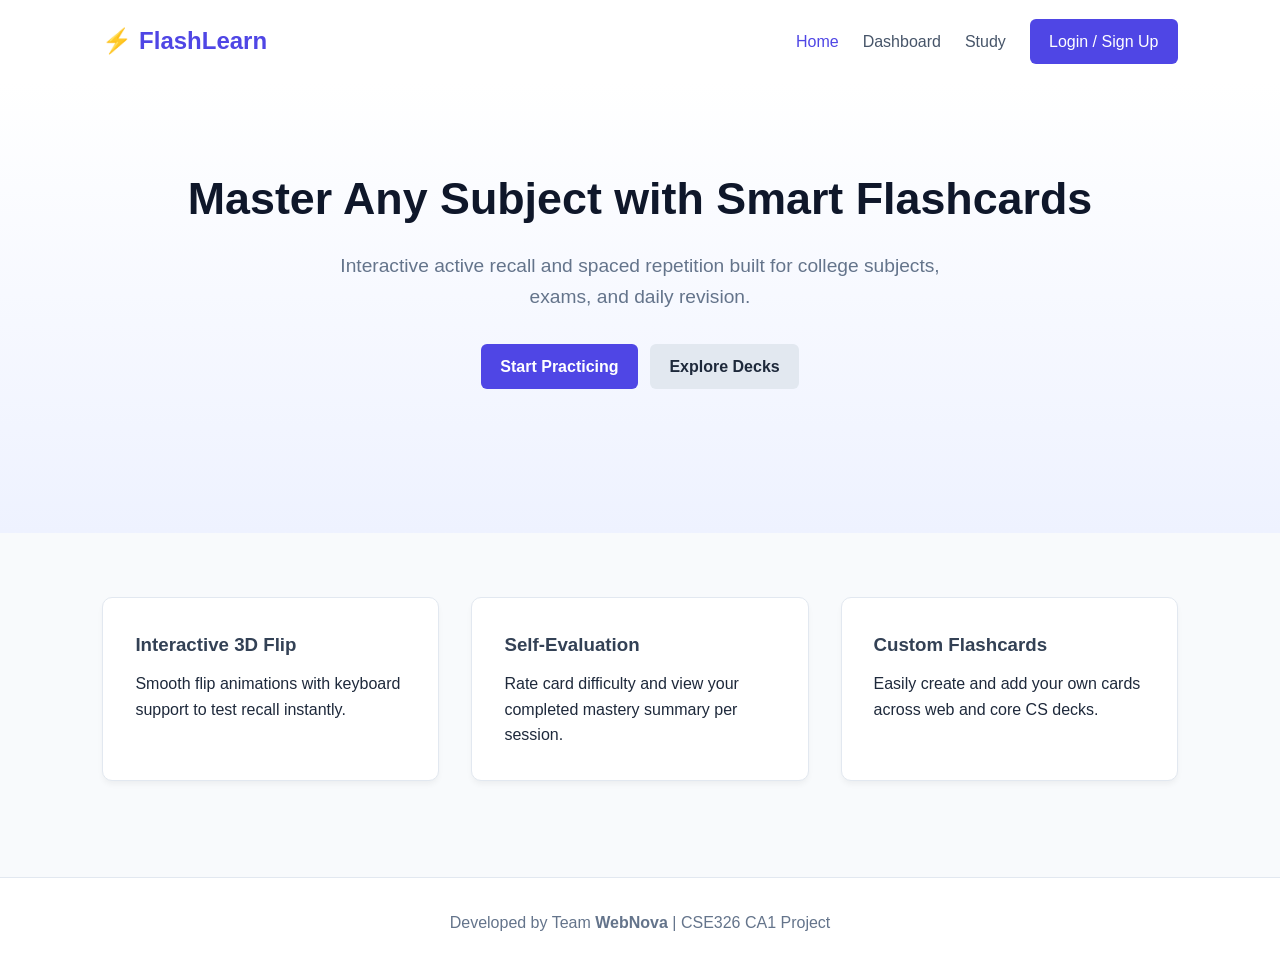
==== index.html @ 23871dee "Add icon" ====
<!DOCTYPE html>
<html lang="en">
<head>
  <meta charset="UTF-8">
  <meta name="viewport" content="width=device-width, initial-scale=1.0">
  <title>FlashLearn - Interactive Flashcards</title>
  <link rel="icon" href="data:image/svg+xml,<svg xmlns=%22http://www.w3.org/2000/svg%22 viewBox=%220 0 100 100%22><text y=%22.9em%22 font-size=%2290%22>⚡</text></svg>">
  <link rel="stylesheet" href="CSS/style.css">
  <link rel="stylesheet" href="CSS/responsive.css">
</head>
<body>

  <!-- Navigation Bar -->
  <header>
    <nav class="navbar">
      <div class="logo">⚡ FlashLearn</div>
      <ul class="nav-links">
        <li><a href="index.html" class="active">Home</a></li>
        <li><a href="dashboard.html">Dashboard</a></li>
        <li><a href="study.html">Study</a></li>
        <li><a href="auth.html" class="btn btn-primary">Login / Sign Up</a></li>
      </ul>
    </nav>
  </header>

  <!-- Hero Section -->
  <main>
    <section class="hero">
      <div class="hero-content">
        <h1>Master Any Subject with Smart Flashcards</h1>
        <p>Interactive active recall and spaced repetition built for college subjects, exams, and daily revision.</p>
        <div class="hero-buttons">
          <a href="study.html" class="btn btn-primary">Start Practicing</a>
          <a href="dashboard.html" class="btn btn-secondary">Explore Decks</a>
        </div>
      </div>
    </section>

    <!-- Features Overview -->
    <section class="features">
      <div class="feature-card">
        <h3>Interactive 3D Flip</h3>
        <p>Smooth flip animations with keyboard support to test recall instantly.</p>
      </div>
      <div class="feature-card">
        <h3>Self-Evaluation</h3>
        <p>Rate card difficulty and view your completed mastery summary per session. </p>
      </div>
      <div class="feature-card">
        <h3>Custom Flashcards</h3>
        <p>Easily create and add your own cards across web and core CS decks.</p>
      </div>
    </section>
  </main>

  <footer>
    <p>Developed by Team <strong>WebNova</strong> | CSE326 CA1 Project</p>
  </footer>

  <script src="JS/app.js"></script>
</body>
</html>
---- CSS/style.css ----
* {
  margin: 0;
  padding: 0;
  box-sizing: border-box;
  font-family: 'Segoe UI', Tahoma, Geneva, Verdana, sans-serif;
}

body {
  background-color: #f8fafc;
  color: #1e293b;
  line-height: 1.6;
}

/* Navbar */
.navbar {
  display: flex;
  justify-content: space-between;
  align-items: center;
  padding: 1.2rem 8%;
  background: #ffffff;
  box-shadow: 0 2px 10px rgba(0, 0, 0, 0.05);
}

.logo {
  font-size: 1.5rem;
  font-weight: 700;
  color: #4f46e5;
}

.nav-links {
  display: flex;
  list-style: none;
  gap: 1.5rem;
  align-items: center;
}

.nav-links a {
  text-decoration: none;
  color: #475569;
  font-weight: 500;
  transition: color 0.3s;
}

.nav-links a:hover,
.nav-links a.active {
  color: #4f46e5;
}

/* Buttons */
.btn {
  display: inline-block;
  padding: 0.6rem 1.2rem;
  border-radius: 6px;
  text-decoration: none;
  font-weight: 600;
  cursor: pointer;
  border: none;
  transition: background-color 0.2s;
}

.btn-primary {
  background-color: #4f46e5;
  color: #ffffff !important;
}

.btn-primary:hover {
  background-color: #4338ca;
}

.btn-secondary {
  background-color: #e2e8f0;
  color: #1e293b;
  margin-left: 0.5rem;
}

.btn-secondary:hover {
  background-color: #cbd5e1;
}

/* Hero Section */
.hero {
  min-height: 50vh;
  padding: 5rem 8%;
  text-align: center;
  background: linear-gradient(180deg, #ffffff 0%, #eef2ff 100%);
}

.hero h1 {
  font-size: 2.8rem;
  margin-bottom: 1rem;
  color: #0f172a;
}

.hero p {
  font-size: 1.2rem;
  color: #64748b;
  max-width: 650px;
  margin: 0 auto 2rem;
}

/* Features */
.features {
  display: grid;
  grid-template-columns: repeat(auto-fit, minmax(260px, 1fr));
  gap: 2rem;
  padding: 4rem 8%;
}

.feature-card {
  background: #ffffff;
  padding: 2rem;
  border-radius: 10px;
  box-shadow: 0 4px 6px -1px rgba(0, 0, 0, 0.05);
  border: 1px solid #e2e8f0;
}

.feature-card h3 {
  margin-bottom: 0.7rem;
  color: #334155;
}

footer {
  text-align: center;
  padding: 2rem;
  background: #ffffff;
  border-top: 1px solid #e2e8f0;
  color: #64748b;
  margin-top: 2rem;
}

/* Dashboard Styles */
.dashboard-container {
  padding: 2.5rem 8%;
  max-width: 1200px;
  margin: 0 auto;
}

.user-banner {
  background: #ffffff;
  padding: 1.8rem;
  border-radius: 10px;
  border: 1px solid #e2e8f0;
  display: flex;
  justify-content: space-between;
  align-items: center;
  flex-wrap: wrap;
  gap: 1.5rem;
  margin-bottom: 2rem;
}

.user-banner h2 {
  color: #1e293b;
  margin-bottom: 0.3rem;
}

.user-banner p {
  color: #64748b;
}

.stats-row {
  display: flex;
  flex-wrap: wrap;
  gap: 1.2rem;
  justify-content: space-between;
}

.stat-badge {
  background: #f1f5f9;
  padding: 0.8rem 1.2rem;
  border-radius: 8px;
  text-align: center;
  min-width: 90px;
}

.stat-num {
  display: block;
  font-size: 1.3rem;
  font-weight: 700;
  color: #4f46e5;
}

.stat-label {
  font-size: 0.8rem;
  color: #64748b;
  text-transform: uppercase;
}

/* Controls Bar */
.controls-bar {
  display: flex;
  gap: 1rem;
  margin-bottom: 2rem;
  flex-wrap: wrap;
}

.controls-bar input {
  flex: 1;
  min-width: 240px;
  padding: 0.75rem 1rem;
  border: 1px solid #cbd5e1;
  border-radius: 6px;
  font-size: 0.95rem;
  outline: none;
}

.controls-bar input:focus,
.controls-bar select:focus {
  border-color: #4f46e5;
}

.controls-bar select {
  padding: 0.75rem 1rem;
  border: 1px solid #cbd5e1;
  border-radius: 6px;
  background: #ffffff;
  font-size: 0.95rem;
  cursor: pointer;
}

/* Decks Grid */
.decks-grid {
  display: grid;
  grid-template-columns: repeat(auto-fill, minmax(280px, 1fr));
  gap: 1.5rem;
}

.deck-card {
  background: #ffffff;
  border: 1px solid #e2e8f0;
  border-radius: 10px;
  padding: 1.5rem;
  display: flex;
  flex-direction: column;
  justify-content: space-between;
  box-shadow: 0 2px 6px rgba(0, 0, 0, 0.04);
}

.deck-tag {
  display: inline-block;
  background: #e0e7ff;
  color: #4338ca;
  padding: 0.25rem 0.6rem;
  border-radius: 4px;
  font-size: 0.75rem;
  font-weight: 600;
  margin-bottom: 0.8rem;
  align-self: flex-start;
}

.deck-card h3 {
  color: #1e293b;
  font-size: 1.15rem;
  margin-bottom: 0.5rem;
}

.deck-card p {
  color: #64748b;
  font-size: 0.9rem;
  margin-bottom: 1.2rem;
}

.deck-footer {
  display: flex;
  justify-content: space-between;
  align-items: center;
  border-top: 1px solid #f1f5f9;
  padding-top: 1rem;
}

.card-count {
  font-size: 0.85rem;
  color: #94a3b8;
  font-weight: 500;
}
/* ================= Auth Page Specific Styles ================= */
.auth-wrapper {
  min-height: calc(100vh - 160px);
  display: flex;
  justify-content: center;
  align-items: center;
  padding: 2rem 1rem;
}

.auth-card {
  background: #ffffff;
  width: 100%;
  max-width: 420px;
  border-radius: 12px;
  box-shadow: 0 10px 30px rgba(0, 0, 0, 0.08);
  border: 1px solid #e2e8f0;
  overflow: hidden;
}

.auth-tabs {
  display: flex;
  border-bottom: 1px solid #e2e8f0;
  background-color: #f8fafc;
}

.tab-btn {
  flex: 1;
  padding: 1rem;
  border: none;
  background: none;
  font-size: 1rem;
  font-weight: 600;
  color: #64748b;
  cursor: pointer;
  transition: all 0.2s ease;
}

.tab-btn.active {
  color: #4f46e5;
  background-color: #ffffff;
  border-bottom: 2px solid #4f46e5;
}

.form-container {
  padding: 2rem;
}

.form-container h2 {
  font-size: 1.5rem;
  color: #1e293b;
  margin-bottom: 0.3rem;
}

.auth-subtitle {
  font-size: 0.85rem;
  color: #64748b;
  margin-bottom: 1.5rem;
}

.form-group {
  margin-bottom: 1.2rem;
  text-align: left;
}

.form-group label {
  display: block;
  font-size: 0.85rem;
  font-weight: 600;
  color: #334155;
  margin-bottom: 0.4rem;
}

.form-group input {
  width: 100%;
  padding: 0.75rem 0.9rem;
  border: 1px solid #cbd5e1;
  border-radius: 6px;
  font-size: 0.95rem;
  outline: none;
  transition: border-color 0.2s ease;
  box-sizing: border-box;
}

.form-group input:focus {
  border-color: #4f46e5;
}

.btn-block {
  width: 100%;
  padding: 0.8rem;
  font-size: 1rem;
  margin-top: 0.5rem;
}

.hidden {
  display: none !important;
}
/* Auth alert text */
.auth-msg {
  font-size: 0.9rem;
  font-weight: 600;
  text-align: center;
  padding: 0.8rem 1rem 0;
  min-height: 24px;
}
---- CSS/responsive.css ----
/* Responsive Layout Adjustments */
@media screen and (max-width: 768px) {
  .navbar {
    flex-direction: column;
    gap: 0.8rem;
    padding: 1rem 5%;
  }

  .nav-links {
    gap: 1rem;
    font-size: 0.95rem;
  }

  .hero h1 {
    font-size: 2rem;
  }

  .hero p {
    font-size: 1rem;
  }

  .features {
    padding: 2rem 5%;
    grid-template-columns: 1fr;
  }

  .dashboard-container {
    padding: 1.5rem 5%;
  }

  .user-banner {
    flex-direction: column;
    align-items: flex-start;
  }

  .controls-bar {
    flex-direction: column;
  }

  .flashcard-scene {
    height: 250px;
    max-width: 100%;
  }

  .card-text {
    font-size: 1.1rem;
    padding: 0 0.5rem;
  }

  .study-header {
    flex-direction: column;
    align-items: stretch;
  }

  .nav-controls,
  .difficulty-controls {
    width: 100%;
    justify-content: center;
  }
}
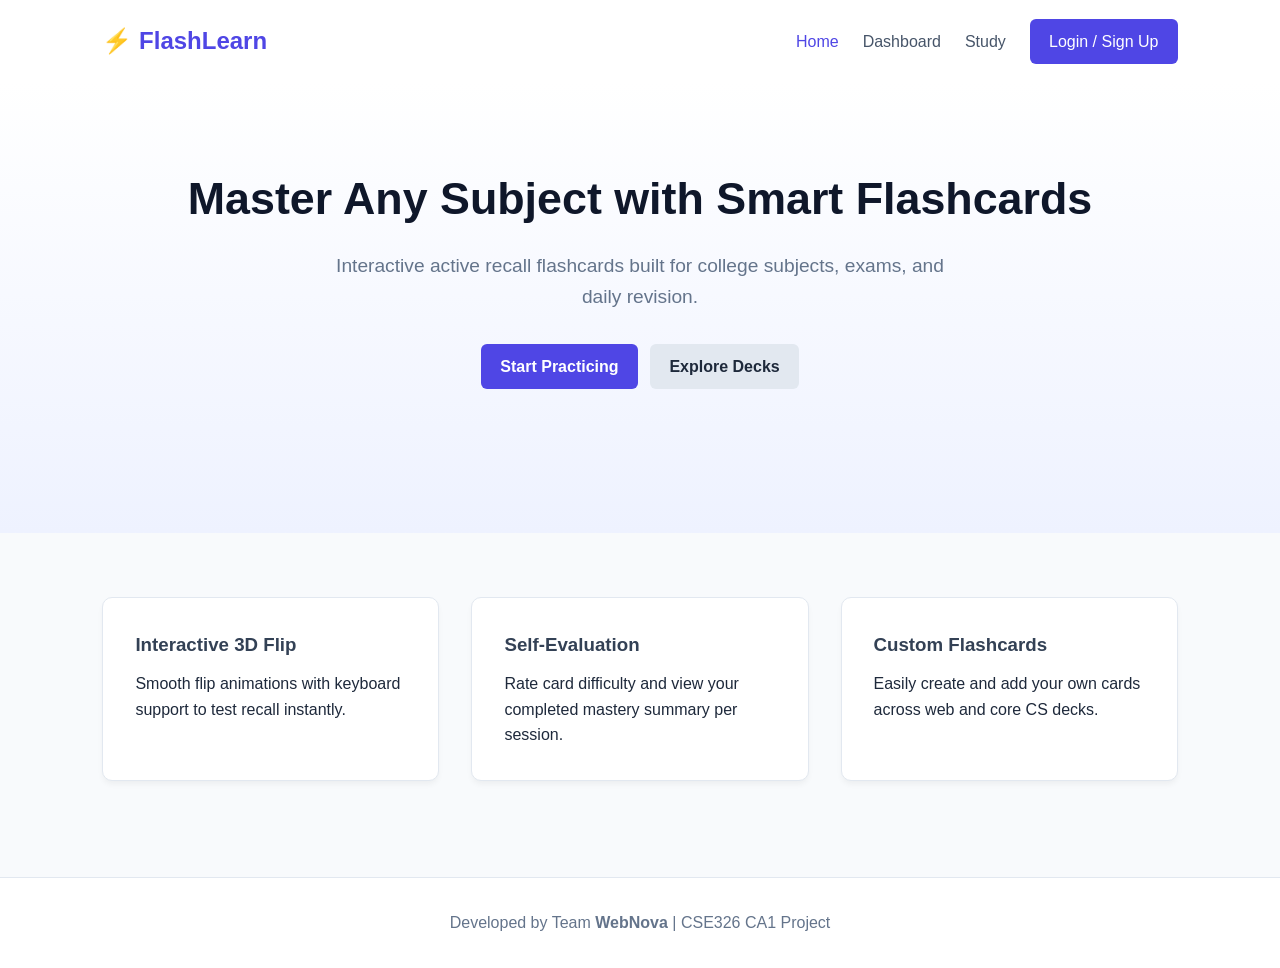
==== commit a6ee9c0c: "Merge branch 'main' of https://github.com/visheshgupta08/Interactive-Flashcards-For-Learning" ====
--- a/index.html
+++ b/index.html
@@ -18,7 +18,7 @@
         <li><a href="index.html" class="active">Home</a></li>
         <li><a href="dashboard.html">Dashboard</a></li>
         <li><a href="study.html">Study</a></li>
-        <li><a href="auth.html" class="btn btn-primary">Login / Sign Up</a></li>
+        <li><a href="auth.html" class="btn btn-primary" id="navAuthLink">Login / Sign Up</a></li>
       </ul>
     </nav>
   </header>
@@ -28,7 +28,7 @@
     <section class="hero">
       <div class="hero-content">
         <h1>Master Any Subject with Smart Flashcards</h1>
-        <p>Interactive active recall and spaced repetition built for college subjects, exams, and daily revision.</p>
+        <p>Interactive active recall flashcards built for college subjects, exams, and daily revision.</p>
         <div class="hero-buttons">
           <a href="study.html" class="btn btn-primary">Start Practicing</a>
           <a href="dashboard.html" class="btn btn-secondary">Explore Decks</a>
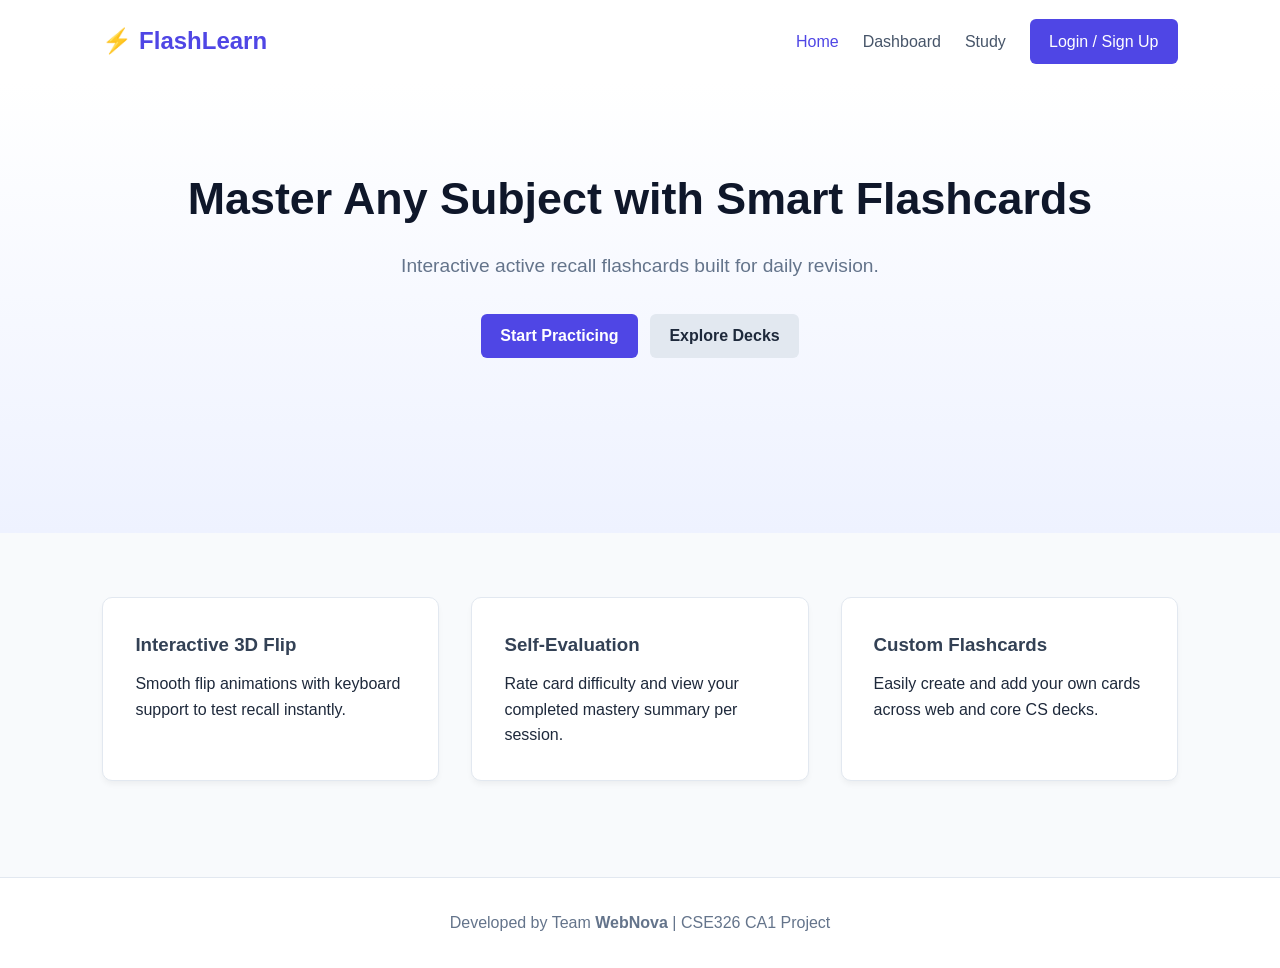
==== commit 84b6898f: "fix(streak): utilize getLocalString to correctly track streaks in IST timezone" ====
--- a/index.html
+++ b/index.html
@@ -28,7 +28,7 @@
     <section class="hero">
       <div class="hero-content">
         <h1>Master Any Subject with Smart Flashcards</h1>
-        <p>Interactive active recall flashcards built for college subjects, exams, and daily revision.</p>
+        <p>Interactive active recall flashcards built for daily revision.</p>
         <div class="hero-buttons">
           <a href="study.html" class="btn btn-primary">Start Practicing</a>
           <a href="dashboard.html" class="btn btn-secondary">Explore Decks</a>
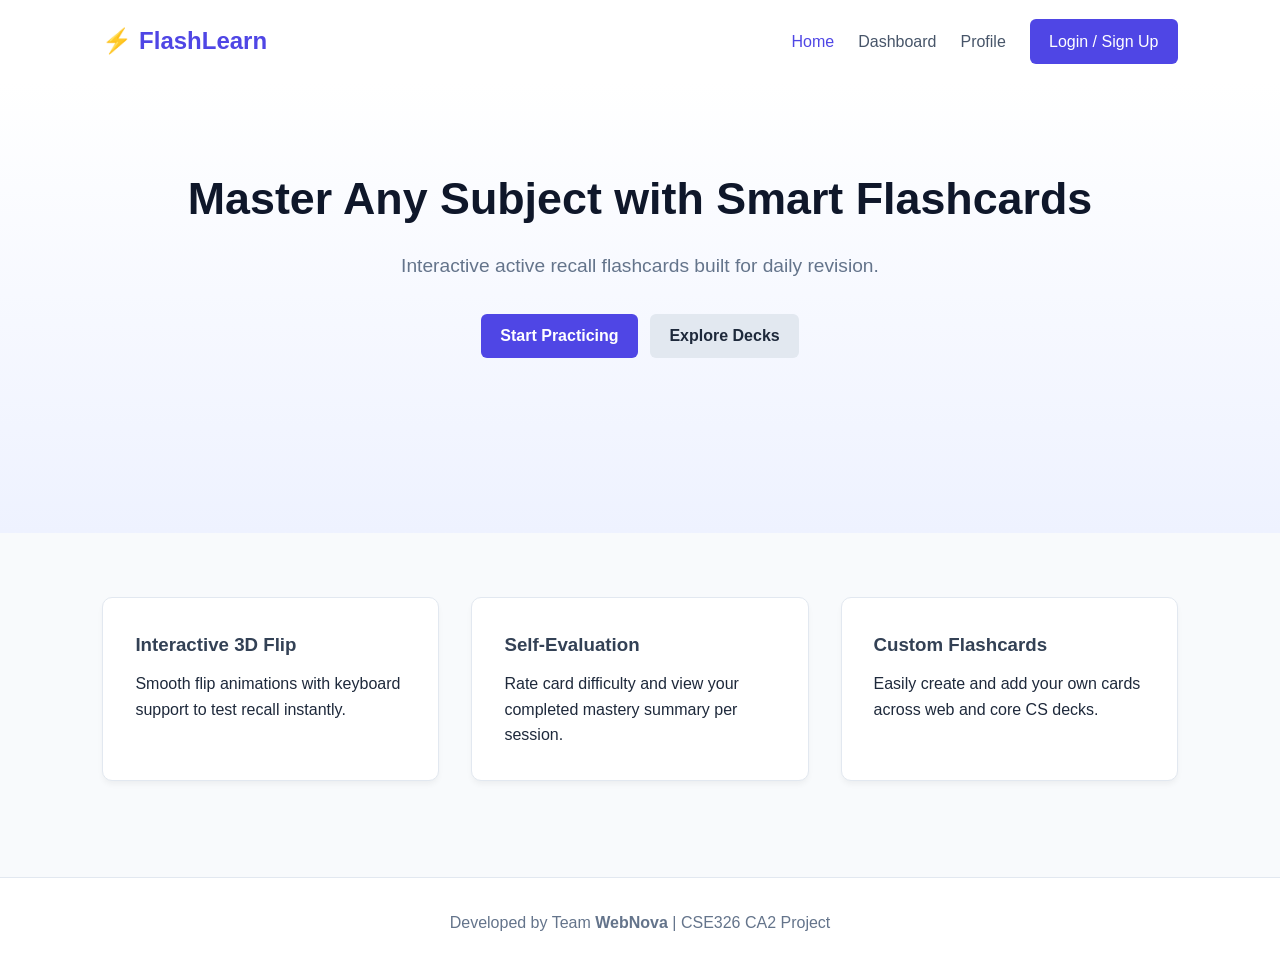
==== commit 04a7bddd: "fix: resolve signup reference bug, add study deck guard, and sync enrollment status" ====
--- a/index.html
+++ b/index.html
@@ -17,7 +17,7 @@
       <ul class="nav-links">
         <li><a href="index.html" class="active">Home</a></li>
         <li><a href="dashboard.html">Dashboard</a></li>
-        <li><a href="study.html">Study</a></li>
+        <li id="navProfileLink"><a href="profile.html">Profile</a></li>
         <li><a href="auth.html" class="btn btn-primary" id="navAuthLink">Login / Sign Up</a></li>
       </ul>
     </nav>
@@ -54,7 +54,7 @@
   </main>
 
   <footer>
-    <p>Developed by Team <strong>WebNova</strong> | CSE326 CA1 Project</p>
+    <p>Developed by Team <strong>WebNova</strong> | CSE326 CA2 Project</p>
   </footer>
 
   <script src="JS/app.js"></script>
--- a/CSS/style.css
+++ b/CSS/style.css
@@ -251,12 +251,16 @@
   color: #1e293b;
   font-size: 1.15rem;
   margin-bottom: 0.5rem;
+  word-break: break-word;
+  overflow-wrap: break-word;
 }
 
 .deck-card p {
   color: #64748b;
   font-size: 0.9rem;
   margin-bottom: 1.2rem;
+  word-break: break-word;
+  overflow-wrap: break-word;
 }
 
 .deck-footer {
@@ -376,4 +380,10 @@
   text-align: center;
   padding: 0.8rem 1rem 0;
   min-height: 24px;
+}
+
+.deck-tag.status-not-enrolled {
+  background-color: #f1f5f9;
+  color: #64748b;
+  border: 1px solid #cbd5e1;
 }
--- a/CSS/responsive.css
+++ b/CSS/responsive.css
@@ -57,4 +57,22 @@
     width: 100%;
     justify-content: center;
   }
+}
+
+@media (max-width: 480px) {
+  /* Navbar links side-scroll fix */
+  .nav-links {
+    gap: 0.4rem !important;
+  }
+
+  .nav-links a, 
+  .nav-links button {
+    font-size: 0.78rem !important;
+    padding: 0.3rem 0.4rem !important;
+  }
+
+  .navbar {
+    padding-left: 0.5rem !important;
+    padding-right: 0.5rem !important;
+  }
 }
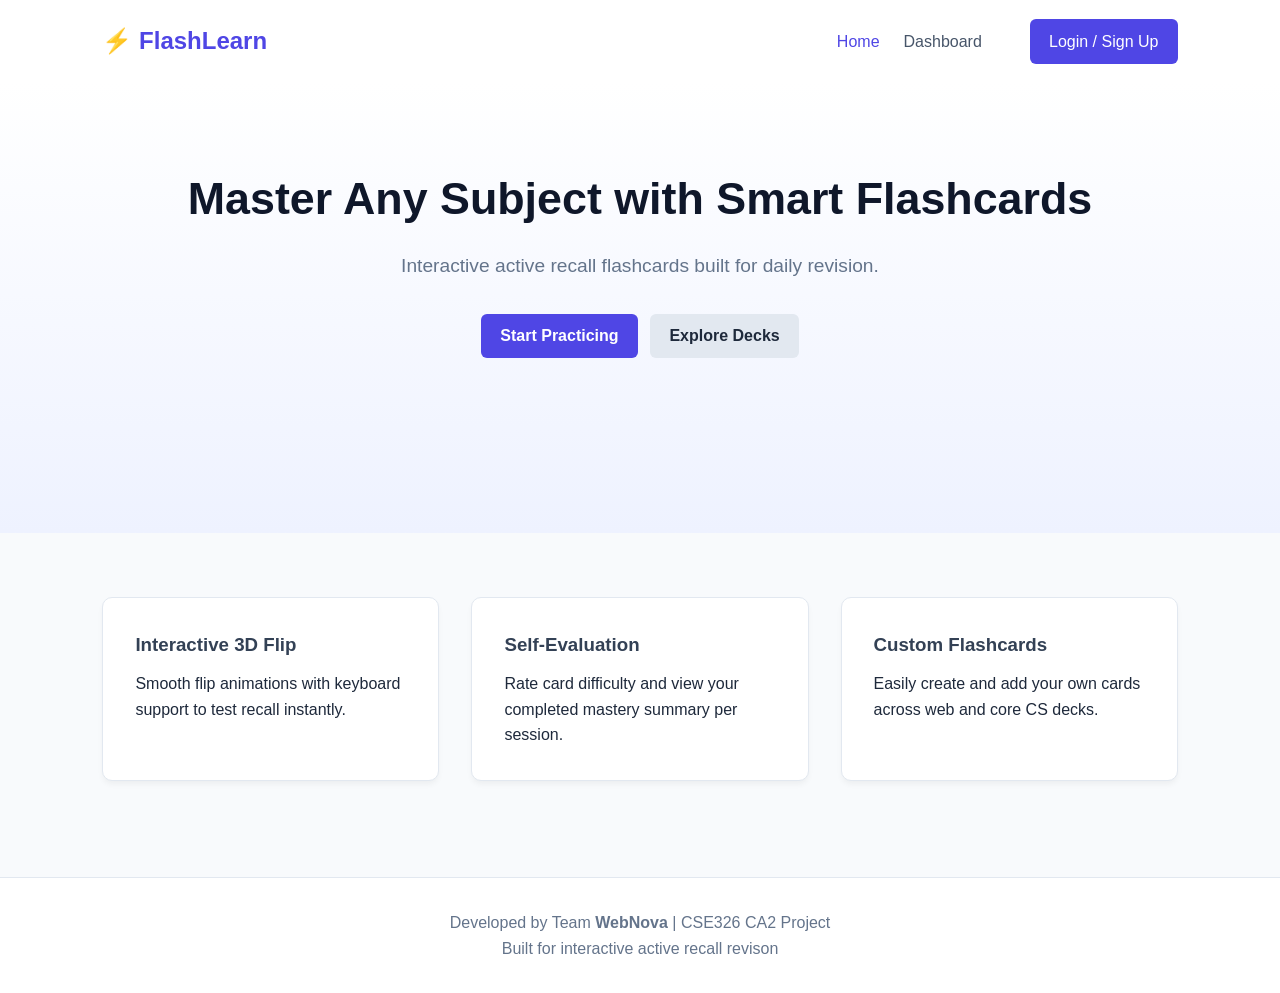
==== commit adfa6857: "fix(nav): standardize navbar auth states, profile visibility, and button styling" ====
--- a/index.html
+++ b/index.html
@@ -17,7 +17,7 @@
       <ul class="nav-links">
         <li><a href="index.html" class="active">Home</a></li>
         <li><a href="dashboard.html">Dashboard</a></li>
-        <li id="navProfileLink"><a href="profile.html">Profile</a></li>
+        <li><a href="profile.html"  id="navProfileLink" >Profile</a></li>
         <li><a href="auth.html" class="btn btn-primary" id="navAuthLink">Login / Sign Up</a></li>
       </ul>
     </nav>
@@ -54,8 +54,9 @@
   </main>
 
   <footer>
-    <p>Developed by Team <strong>WebNova</strong> | CSE326 CA2 Project</p>
+    <p>Developed by Team <strong>WebNova</strong> | CSE326 CA2 Project <br> Built for interactive active recall revison</p>
   </footer>
+
 
   <script src="JS/app.js"></script>
 </body>
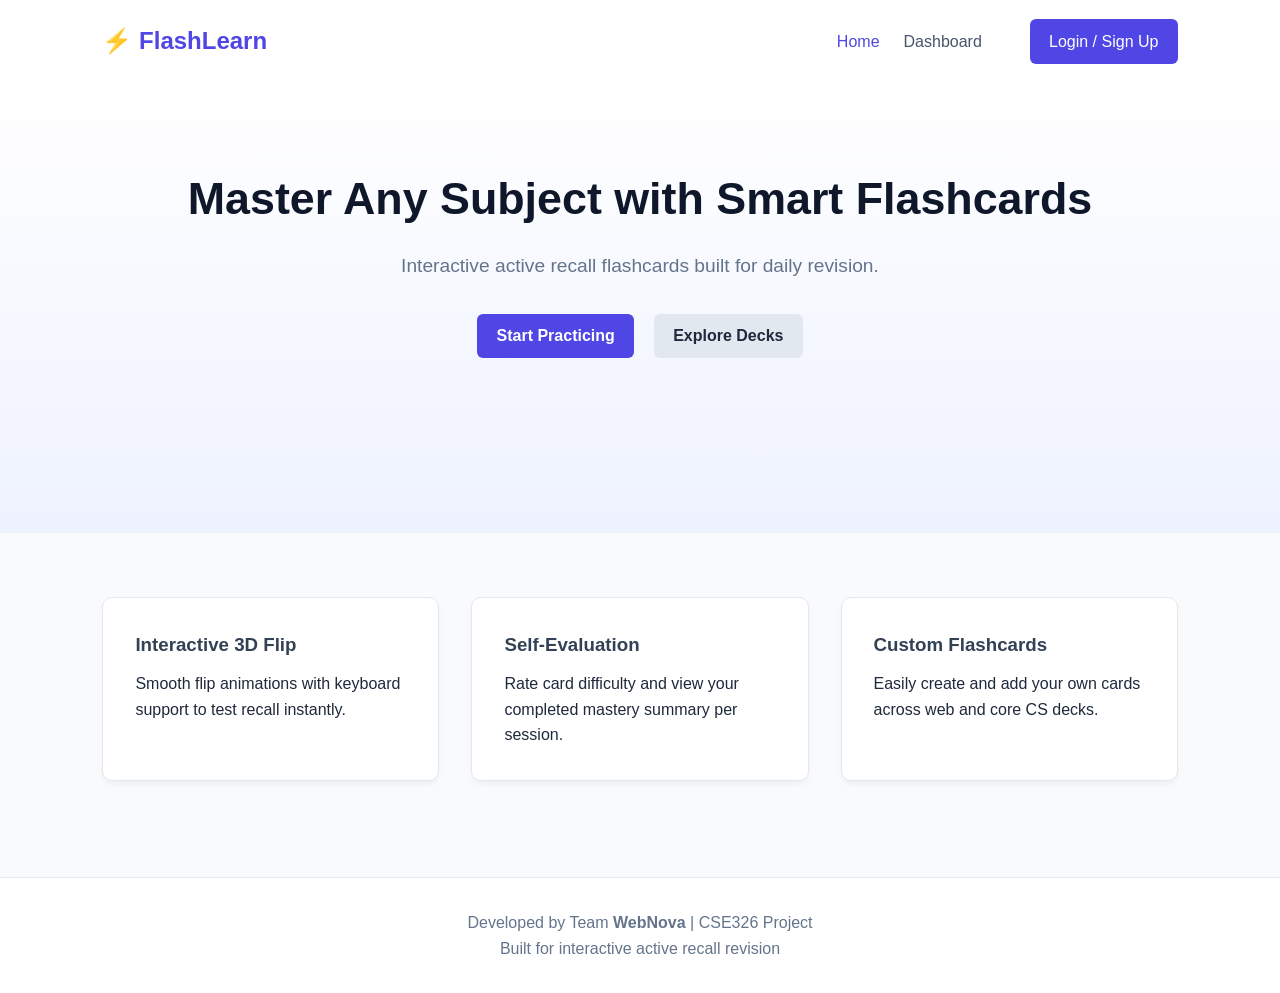
==== commit 26a2c33d: "fix(core): sync activeDeckId key, resolve link casing and streamline auth functions" ====
--- a/index.html
+++ b/index.html
@@ -54,7 +54,7 @@
   </main>
 
   <footer>
-    <p>Developed by Team <strong>WebNova</strong> | CSE326 CA2 Project <br> Built for interactive active recall revison</p>
+    <p>Developed by Team <strong>WebNova</strong> | CSE326 Project <br> Built for interactive active recall revision</p>
   </footer>
 
 
--- a/CSS/style.css
+++ b/CSS/style.css
@@ -386,4 +386,21 @@
   background-color: #f1f5f9;
   color: #64748b;
   border: 1px solid #cbd5e1;
+}
+
+/* Hero buttons mobile spacing fix */
+.hero-buttons {
+  display: flex;
+  justify-content: center;
+  align-items: center;
+  gap: 0.75rem;
+  flex-wrap: wrap;
+}
+
+/* Create Deck button alignment fix */
+.dashboard-actions {
+  display: flex;
+  align-items: center;
+  padding: 0;
+  margin: 1rem 0;
 }
